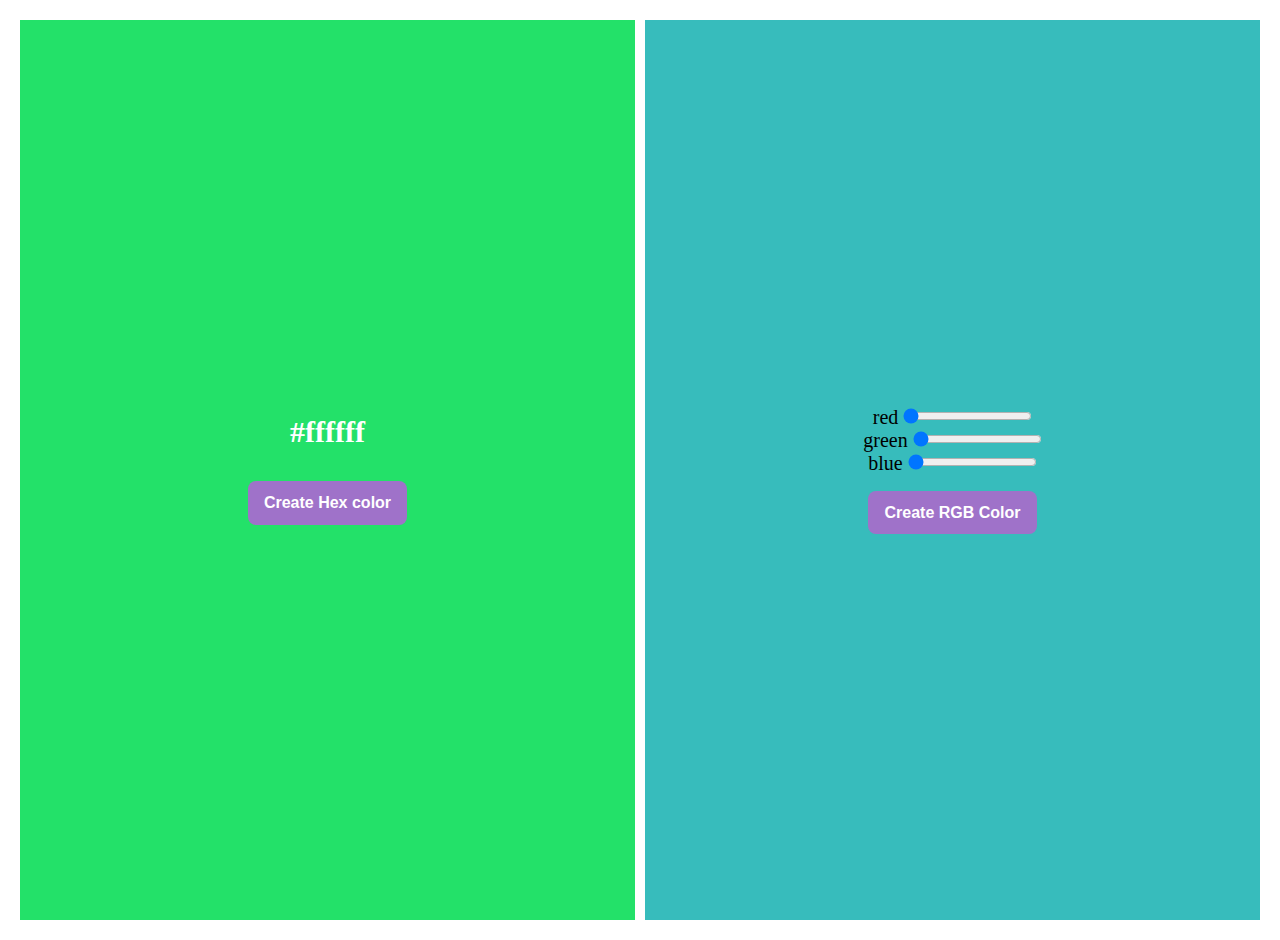
==== 2.color_generator/index.html @ 02b4aa20 "adding RGB and HEX color generator project" ====
<!DOCTYPE html>
<html lang="en">
  <head>
    <meta charset="UTF-8" />
    <meta name="viewport" content="width=device-width, initial-scale=1.0" />
    <link rel="stylesheet" href="./style.css" />
    <title>color generator</title>
  </head>
  <body>
    <div class="random_color_generator_container">
      <div class="hex-color-generator">
        <p class="hex_color_value">#ffffff</p>
        <button class="hex_btn">Create Hex color</button>
      </div>
      <div class="rgb-color-generator">
        <div>
          <label for="red">red</label>
          <input type="range" min="0" max="255" value="0" id="red" />
        </div>
        <div>
          <label for="green">green</label>
          <input type="range" min="0" max="255" value="0" id="green" />
        </div>
        <div>
          <label for="blue">blue</label>
          <input type="range" min="0" max="255" value="0" id="blue" />
        </div>
        <button class="rgb_btn">Create RGB Color</button>
      </div>
    </div>
    <script src="./script.js"></script>
  </body>
</html>
---- 2.color_generator/style.css ----
* {
  padding: 0;
  margin: 0;
  box-sizing: border-box;
}
body {
  padding: 20px;
  font-size: 20px;
}
.random_color_generator_container {
  display: flex;
  gap: 10px;
}

.hex-color-generator,
.rgb-color-generator {
  min-height: 100vh;
  flex: 1;
}
.hex-color-generator button {
  padding: 0.8rem 1rem;
  border-radius: 0.5rem;
  font-size: 1rem;
  cursor: pointer;
  font-weight: bold;
  background-color: rgb(159, 114, 201);
  color: white;
  border: none;
}
.rgb-color-generator {
  display: flex;
  flex-direction: column;
}
.hex-color-generator {
  background-color: rgb(35, 225, 105);
  padding: 20px;
  display: flex;
  justify-content: center;
  align-items: center;
  flex-direction: column;
  gap:2rem;
}
.hex_color_value{
    font-size: 30px;
    font-weight: bold;
    color: white;
}
.rgb-color-generator {
  background-color: rgb(55, 188, 188);
  padding: 20px;
  display: flex;
  justify-content: center;
  align-items: center;
}
.rgb_btn{
    padding: 0.8rem 1rem;
  border-radius: 0.5rem;
  font-size: 1rem;
  cursor: pointer;
  font-weight: bold;
  background-color: rgb(159, 114, 201);
  color: white;
  border: none;
  margin-top: 1rem;

}
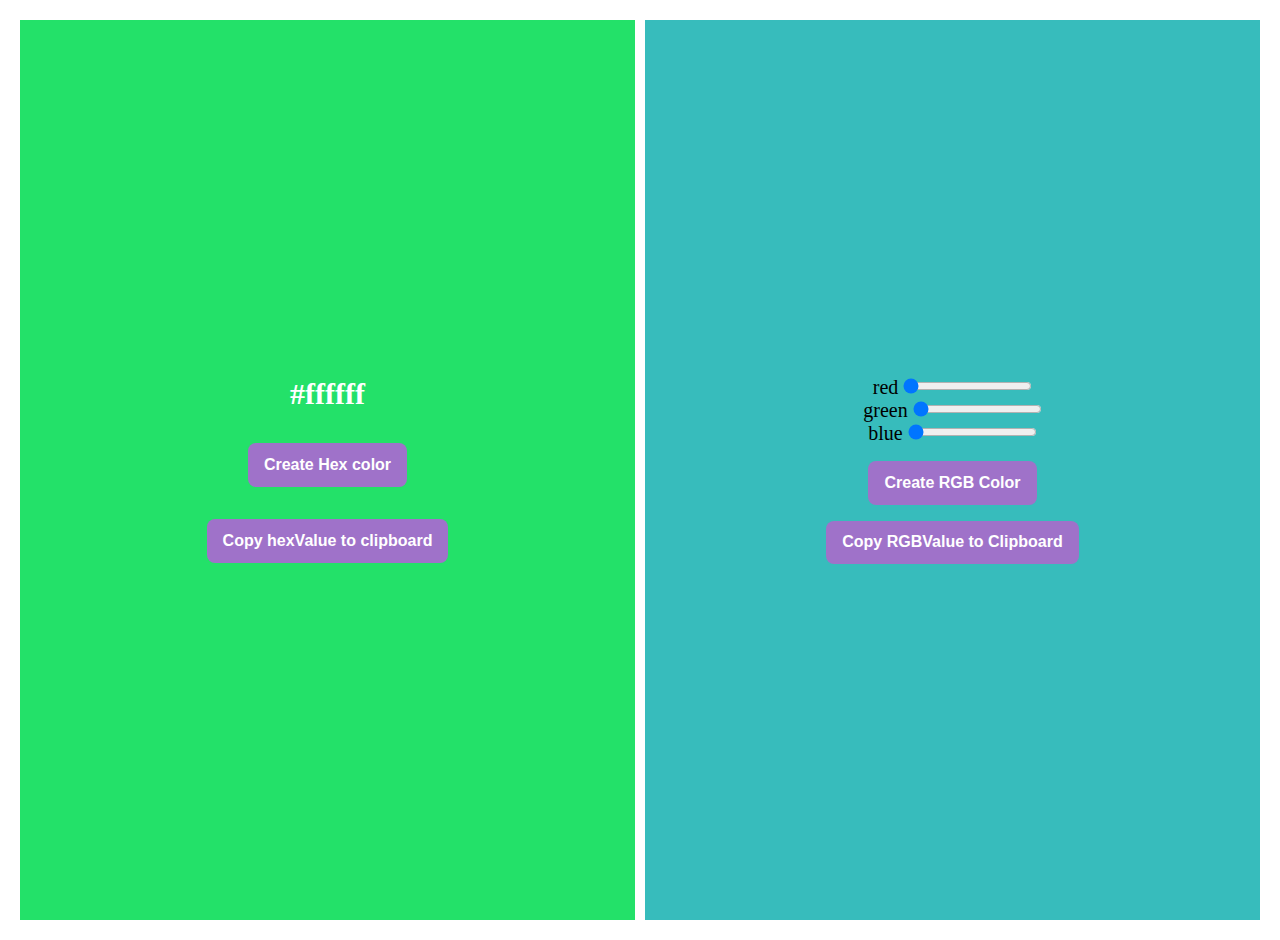
==== commit f9050413: "adding copy color value functionality to color_generator" ====
--- a/2.color_generator/index.html
+++ b/2.color_generator/index.html
@@ -11,6 +11,7 @@
       <div class="hex-color-generator">
         <p class="hex_color_value">#ffffff</p>
         <button class="hex_btn">Create Hex color</button>
+        <button class="hex_btn" id="hex_copy">Copy hexValue to clipboard</button>
       </div>
       <div class="rgb-color-generator">
         <div>
@@ -26,6 +27,7 @@
           <input type="range" min="0" max="255" value="0" id="blue" />
         </div>
         <button class="rgb_btn">Create RGB Color</button>
+        <button class="rgb_btn" id="rgb_copy">Copy RGBValue to Clipboard</button>
       </div>
     </div>
     <script src="./script.js"></script>
